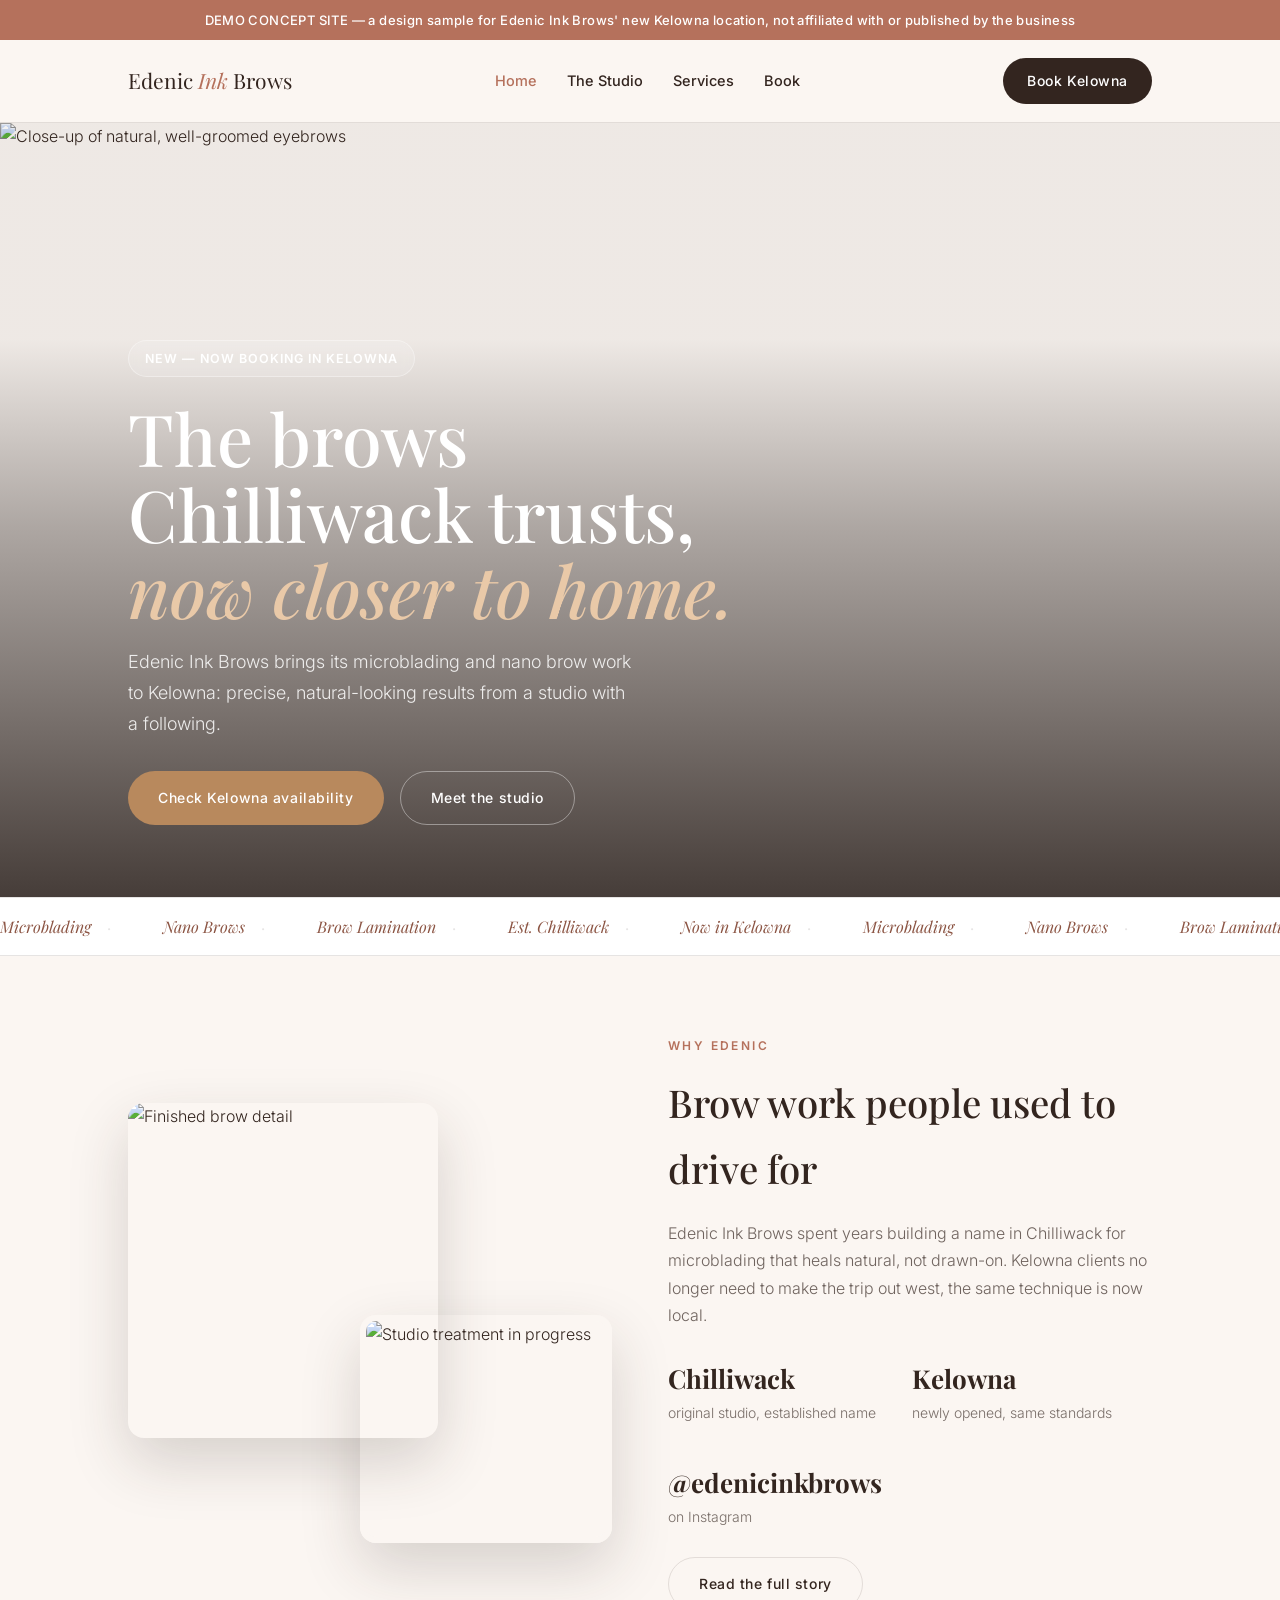
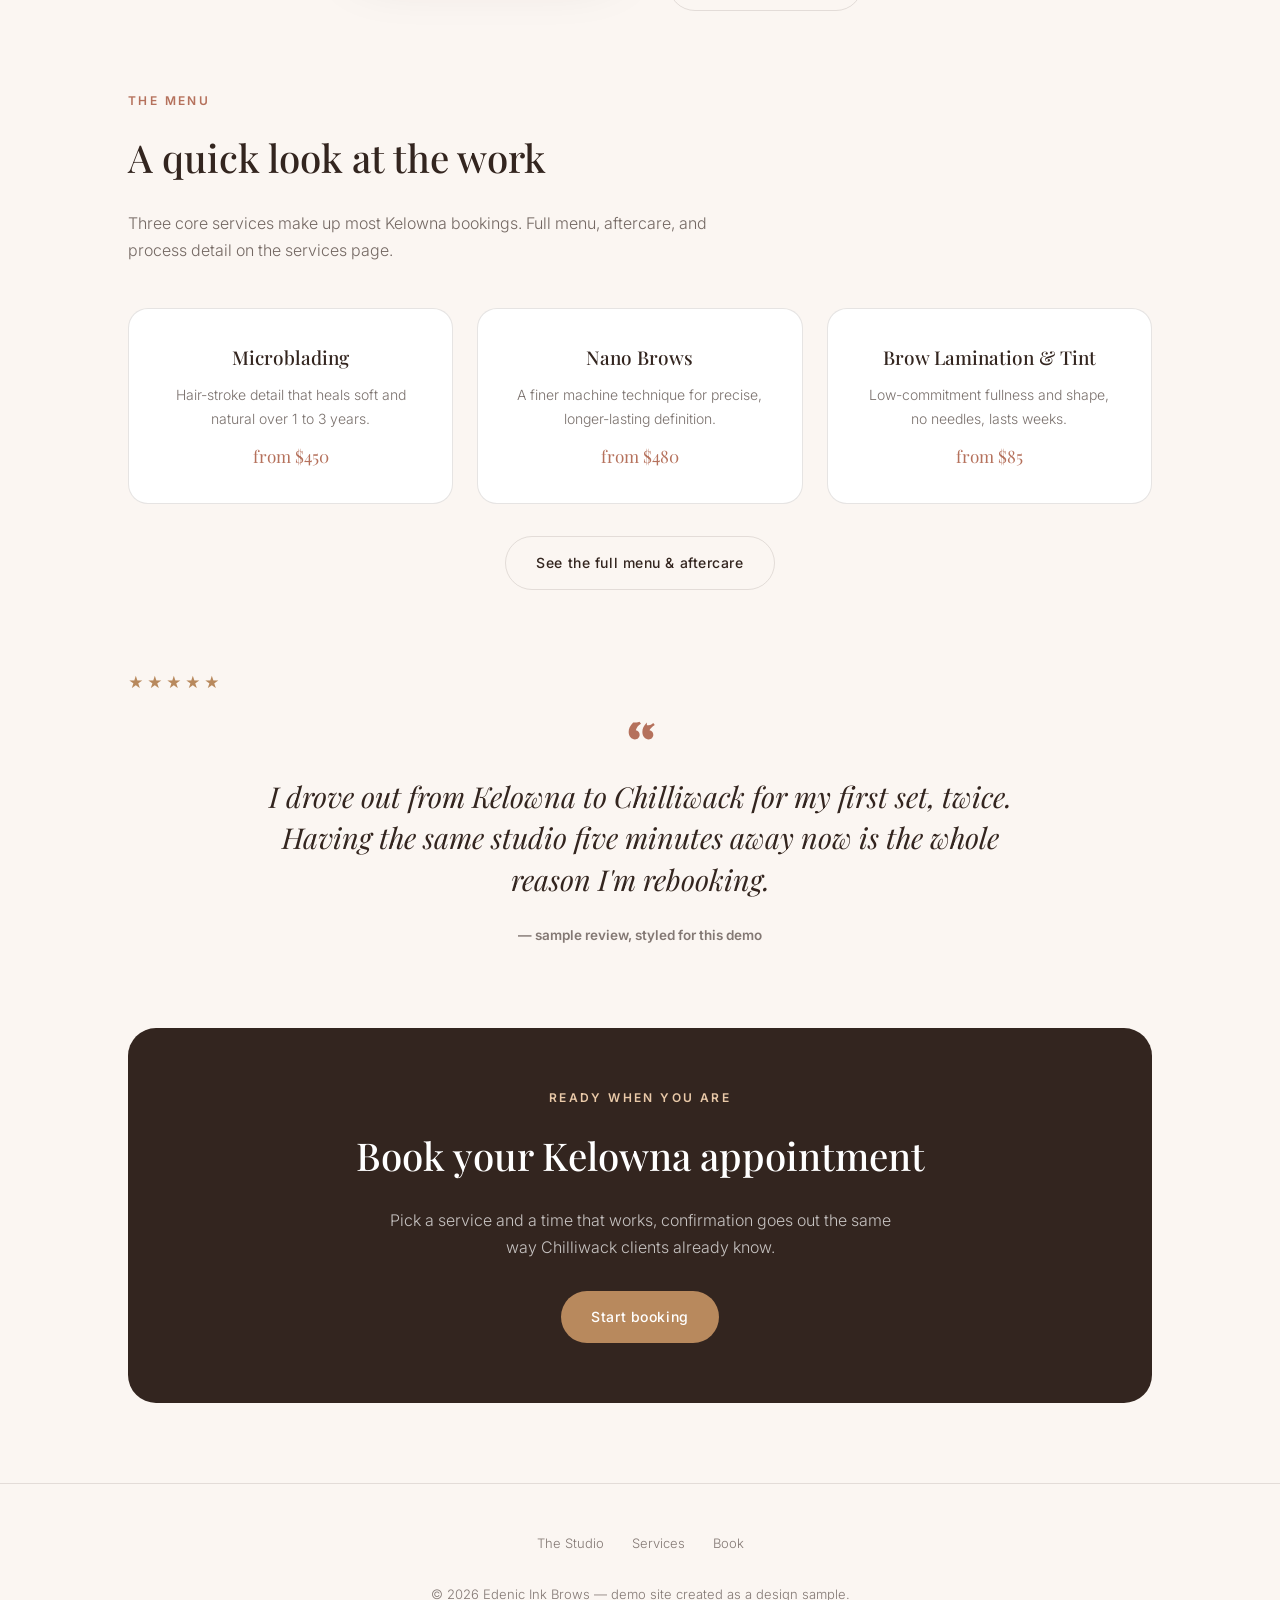
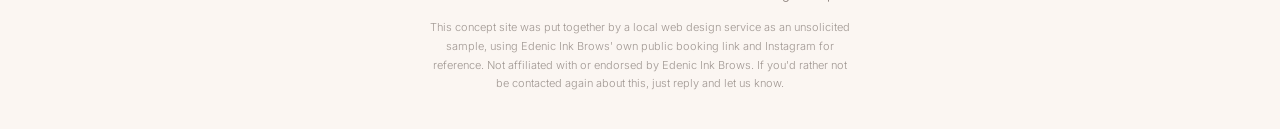
==== index.html @ 0b3d9492 "Rebuild as a real four-page site: home, studio story, full services/aftercare, interactive booking f" ====
<!DOCTYPE html>
<html lang="en">
<head>
<meta charset="UTF-8" />
<meta name="viewport" content="width=device-width, initial-scale=1" />
<title>Edenic Ink Brows | Now Booking in Kelowna</title>
<meta name="description" content="Edenic Ink Brows, established in Chilliwack, is now booking microblading, nano brows, and lamination appointments in Kelowna, BC." />
<link rel="stylesheet" href="styles.css" />
<style>
.hero{position:relative;min-height:86vh;display:flex;align-items:flex-end;overflow:hidden;padding:0;}
.hero img{position:absolute;inset:0;width:100%;height:100%;object-fit:cover;}
.hero::after{content:"";position:absolute;inset:0;background:linear-gradient(0deg, rgba(30,20,16,.82) 0%, rgba(30,20,16,.35) 48%, rgba(30,20,16,.06) 72%);}
.hero-inner{position:relative;z-index:2;padding:0 28px 72px;width:100%;color:#fff;}
.hero-badge{display:inline-flex;align-items:center;gap:8px;background:rgba(255,255,255,.14);border:1px solid rgba(255,255,255,.35);backdrop-filter:blur(6px);font-size:12.5px;font-weight:600;letter-spacing:.08em;text-transform:uppercase;padding:7px 16px;border-radius:100px;margin-bottom:22px;}
.hero h1{font-size:clamp(2.4rem,5.6vw,4.6rem);line-height:1.06;max-width:15ch;margin:0 0 20px;}
.hero h1 em{font-style:italic;color:#E9C9A8;}
.hero p{font-size:18px;max-width:46ch;color:rgba(255,255,255,.86);margin:0 0 32px;}
.hero-actions{display:flex;gap:16px;flex-wrap:wrap;}

.marquee{border-top:1px solid var(--line);border-bottom:1px solid var(--line);overflow:hidden;background:#fff;}
.marquee-track{display:flex;gap:52px;white-space:nowrap;padding:15px 0;animation:scroll 24s linear infinite;width:max-content;}
.marquee span{font-family:'Playfair Display',serif;font-style:italic;font-size:16px;color:var(--rose-deep);display:flex;align-items:center;gap:16px;}
.marquee span::after{content:"·";color:var(--line);font-style:normal;}
@keyframes scroll{from{transform:translateX(0);}to{transform:translateX(-50%);}}
@media (prefers-reduced-motion: reduce){.marquee-track{animation:none;}}

.story{display:grid;grid-template-columns:1fr 1fr;gap:56px;align-items:center;}
.story-photos{position:relative;height:440px;}
.story-photos img{position:absolute;border-radius:16px;box-shadow:0 24px 60px rgba(51,37,31,.18);object-fit:cover;}
.story-photos img:nth-child(1){width:64%;height:76%;top:0;left:0;z-index:2;}
.story-photos img:nth-child(2){width:52%;height:52%;bottom:0;right:0;z-index:1;border:6px solid var(--cream);}

.services{display:grid;grid-template-columns:repeat(3,1fr);gap:24px;}
.svc{padding:32px;text-align:center;transition:transform .2s, box-shadow .2s;}
.svc:hover{transform:translateY(-4px);box-shadow:0 20px 40px rgba(51,37,31,.1);}
.svc h3{font-size:19px;}
.svc .price{font-family:'Playfair Display',serif;color:var(--rose);font-size:17px;display:block;margin-top:12px;}
.svc p{margin:0;font-size:14px;color:rgba(51,37,31,.65);}

.testimonial{max-width:760px;margin:0 auto;text-align:center;}
.testimonial svg{width:34px;height:34px;color:var(--rose);margin-bottom:20px;}
.testimonial p{font-family:'Playfair Display',serif;font-style:italic;font-size:clamp(1.3rem,2.4vw,1.8rem);line-height:1.45;margin:0 0 20px;}
.testimonial cite{font-style:normal;font-size:13.5px;color:rgba(51,37,31,.6);font-weight:600;}
.stars{color:var(--gold);letter-spacing:3px;margin-bottom:18px;font-size:15px;}

.cta-band{background:var(--ink);color:#fff;border-radius:28px;padding:60px;text-align:center;}
.cta-band h2{color:#fff;font-size:clamp(1.7rem,3vw,2.4rem);}
.cta-band p{color:rgba(255,255,255,.72);max-width:52ch;margin:14px auto 30px;}
</style>
</head>
<body>
<div class="demo-banner">DEMO CONCEPT SITE — a design sample for Edenic Ink Brows' new Kelowna location, not affiliated with or published by the business</div>

<header><div class="wrap"><nav>
  <a class="logo" href="index.html">Edenic <em>Ink</em> Brows</a>
  <ul>
    <li><a class="active" href="index.html">Home</a></li>
    <li><a href="studio.html">The Studio</a></li>
    <li><a href="services.html">Services</a></li>
    <li><a href="book.html">Book</a></li>
  </ul>
  <a class="btn" href="book.html" style="padding:11px 24px;">Book Kelowna</a>
</nav></div></header>

<section class="hero">
  <img src="https://images.unsplash.com/photo-1516726817505-f5ed825624d8?w=1800&q=80&auto=format&fit=crop" alt="Close-up of natural, well-groomed eyebrows" />
  <div class="hero-inner wrap">
    <span class="hero-badge">New — Now booking in Kelowna</span>
    <h1>The brows Chilliwack trusts, <em>now closer to home.</em></h1>
    <p>Edenic Ink Brows brings its microblading and nano brow work to Kelowna: precise, natural-looking results from a studio with a following.</p>
    <div class="hero-actions">
      <a class="btn gold" href="book.html">Check Kelowna availability</a>
      <a class="btn ghost" href="studio.html" style="border-color:rgba(255,255,255,.4);color:#fff;">Meet the studio</a>
    </div>
  </div>
</section>

<div class="marquee" aria-hidden="true">
  <div class="marquee-track">
    <span>Microblading</span><span>Nano Brows</span><span>Brow Lamination</span><span>Est. Chilliwack</span><span>Now in Kelowna</span>
    <span>Microblading</span><span>Nano Brows</span><span>Brow Lamination</span><span>Est. Chilliwack</span><span>Now in Kelowna</span>
  </div>
</div>

<div class="wrap">
  <section class="story">
    <div class="story-photos">
      <img src="https://images.unsplash.com/photo-1522337360788-8b13dee7a37e?w=900&q=80&auto=format&fit=crop" alt="Finished brow detail" />
      <img src="https://images.unsplash.com/photo-1595476108010-b4d1f102b1b1?w=700&q=80&auto=format&fit=crop" alt="Studio treatment in progress" />
    </div>
    <div>
      <span class="eyebrow">Why Edenic</span>
      <h2 style="font-size:clamp(1.7rem,3vw,2.4rem);">Brow work people used to drive for</h2>
      <p style="color:rgba(51,37,31,.7);">Edenic Ink Brows spent years building a name in Chilliwack for microblading that heals natural, not drawn-on. Kelowna clients no longer need to make the trip out west, the same technique is now local.</p>
      <div class="trust-row">
        <div><b>Chilliwack</b>original studio, established name</div>
        <div><b>Kelowna</b>newly opened, same standards</div>
        <div><b>@edenicinkbrows</b>on Instagram</div>
      </div>
      <a class="btn ghost" href="studio.html" style="margin-top:28px;">Read the full story</a>
    </div>
  </section>

  <section style="padding-top:0;">
    <div class="section-head">
      <span class="eyebrow">The menu</span>
      <h2>A quick look at the work</h2>
      <p>Three core services make up most Kelowna bookings. Full menu, aftercare, and process detail on the services page.</p>
    </div>
    <div class="services">
      <div class="svc card"><h3>Microblading</h3><p>Hair-stroke detail that heals soft and natural over 1 to 3 years.</p><span class="price">from $450</span></div>
      <div class="svc card"><h3>Nano Brows</h3><p>A finer machine technique for precise, longer-lasting definition.</p><span class="price">from $480</span></div>
      <div class="svc card"><h3>Brow Lamination &amp; Tint</h3><p>Low-commitment fullness and shape, no needles, lasts weeks.</p><span class="price">from $85</span></div>
    </div>
    <div style="text-align:center;margin-top:32px;"><a class="btn ghost" href="services.html">See the full menu &amp; aftercare</a></div>
  </section>

  <section style="padding-top:0;">
    <div class="stars">★★★★★</div>
    <div class="testimonial">
      <svg viewBox="0 0 24 24" fill="currentColor"><path d="M7.17 6C4.87 8.3 4 10.3 4 12.75c0 2.9 1.99 5.25 4.44 5.25 1.9 0 3.31-1.5 3.31-3.31 0-1.66-1.16-2.94-2.72-3.15C9.5 9.4 10.86 8 12.7 6.8l-1.06-1.4C10.1 6.03 8.6 6 7.17 6Zm9.66 0C14.53 8.3 13.66 10.3 13.66 12.75c0 2.9 1.99 5.25 4.44 5.25 1.9 0 3.3-1.5 3.3-3.31 0-1.66-1.15-2.94-2.71-3.15.53-1.14 1.89-2.54 3.73-3.74l-1.06-1.4c-1.54 1.63-3.04 1.6-4.47 1.6Z"/></svg>
      <p>I drove out from Kelowna to Chilliwack for my first set, twice. Having the same studio five minutes away now is the whole reason I'm rebooking.</p>
      <cite>— sample review, styled for this demo</cite>
    </div>
  </section>

  <section style="padding-top:0;">
    <div class="cta-band">
      <span class="eyebrow" style="color:#E9C9A8;">Ready when you are</span>
      <h2>Book your Kelowna appointment</h2>
      <p>Pick a service and a time that works, confirmation goes out the same way Chilliwack clients already know.</p>
      <a class="btn gold" href="book.html">Start booking</a>
    </div>
  </section>
</div>

<footer><div class="wrap">
  <nav><a href="studio.html">The Studio</a><a href="services.html">Services</a><a href="book.html">Book</a></nav>
  <p>&copy; 2026 Edenic Ink Brows — demo site created as a design sample.</p>
  <p class="fine">This concept site was put together by a local web design service as an unsolicited sample, using Edenic Ink Brows' own public booking link and Instagram for reference. Not affiliated with or endorsed by Edenic Ink Brows. If you'd rather not be contacted again about this, just reply and let us know.</p>
</div></footer>
</body>
</html>
---- styles.css ----
@import url('https://fonts.googleapis.com/css2?family=Playfair+Display:ital,wght@0,500;0,600;1,500&family=Inter:wght@300;400;500;600&display=swap');
:root{--blush:#F3E4DE;--rose:#B5715C;--rose-deep:#8C5544;--ink:#33251F;--cream:#FBF6F2;--gold:#B8895D;--line:rgba(51,37,31,.12);--card:#fff;}
*{box-sizing:border-box;}
html{scroll-behavior:smooth;}
body{margin:0;font-family:'Inter',sans-serif;background:var(--cream);color:var(--ink);line-height:1.7;font-weight:300;-webkit-font-smoothing:antialiased;}
h1,h2,h3{font-family:'Playfair Display',serif;font-weight:500;margin:0 0 .5em;}
img{display:block;max-width:100%;}
a{color:inherit;}
.demo-banner{background:var(--rose);color:#fff;text-align:center;font-size:13px;padding:9px 16px;font-weight:500;letter-spacing:.03em;}
.wrap{max-width:1080px;margin:0 auto;padding:0 28px;}

header{position:sticky;top:0;background:rgba(251,246,242,.92);backdrop-filter:blur(8px);border-bottom:1px solid var(--line);z-index:30;}
nav{display:flex;align-items:center;justify-content:space-between;padding:18px 0;}
.logo{font-family:'Playfair Display',serif;font-size:21px;color:var(--ink);text-decoration:none;}
.logo em{font-style:italic;color:var(--rose);}
nav ul{list-style:none;display:flex;gap:30px;margin:0;padding:0;}
nav ul a{text-decoration:none;font-size:14.5px;font-weight:500;transition:color .2s;}
nav ul a:hover,nav ul a.active{color:var(--rose);}

.btn{display:inline-flex;align-items:center;gap:8px;background:var(--ink);color:#fff;font-weight:500;font-size:14px;letter-spacing:.04em;padding:14px 30px;border-radius:100px;text-decoration:none;cursor:pointer;border:none;font-family:'Inter',sans-serif;transition:background .25s, transform .2s;}
.btn:hover{background:var(--rose);transform:translateY(-1px);}
.btn.gold{background:var(--gold);}
.btn.ghost{background:transparent;color:var(--ink);border:1.5px solid var(--line);}
.btn.ghost:hover{border-color:var(--rose);color:var(--rose);background:transparent;transform:none;}
.btn:disabled{opacity:.5;cursor:default;transform:none;}
.btn:focus-visible{outline:3px solid var(--rose);outline-offset:3px;}

.page-hero{background:var(--blush);padding:76px 0 60px;}
.page-hero .eyebrow{color:var(--rose-deep);}
.page-hero h1{font-size:clamp(2.1rem,4.4vw,3.4rem);line-height:1.12;max-width:16ch;}
.page-hero p{font-size:16.5px;max-width:56ch;color:rgba(51,37,31,.72);margin:14px 0 0;}

section{padding:80px 0;}
.eyebrow{display:block;font-size:12px;font-weight:600;letter-spacing:.2em;text-transform:uppercase;color:var(--rose);margin-bottom:14px;}
.section-head{max-width:640px;margin-bottom:44px;}
.section-head h2{font-size:clamp(1.7rem,3vw,2.4rem);}
.section-head p{color:rgba(51,37,31,.68);margin:10px 0 0;font-size:16px;}

.card{background:var(--card);border:1px solid var(--line);border-radius:20px;}
.trust-row{display:flex;gap:36px;flex-wrap:wrap;margin-top:28px;}
.trust-row div{font-size:14px;color:rgba(51,37,31,.65);}
.trust-row b{display:block;font-family:'Playfair Display',serif;font-size:26px;color:var(--ink);}

footer{padding:48px 0 36px;text-align:center;border-top:1px solid var(--line);font-size:13px;color:rgba(51,37,31,.6);}
footer nav{justify-content:center;gap:28px;padding:0 0 16px;}
footer nav a{text-decoration:none;font-size:13px;}
footer .fine{font-size:11px;max-width:60ch;margin:12px auto 0;color:rgba(51,37,31,.45);}

@media (max-width:860px){
  nav ul{display:none;}
  section{padding:56px 0;}
}
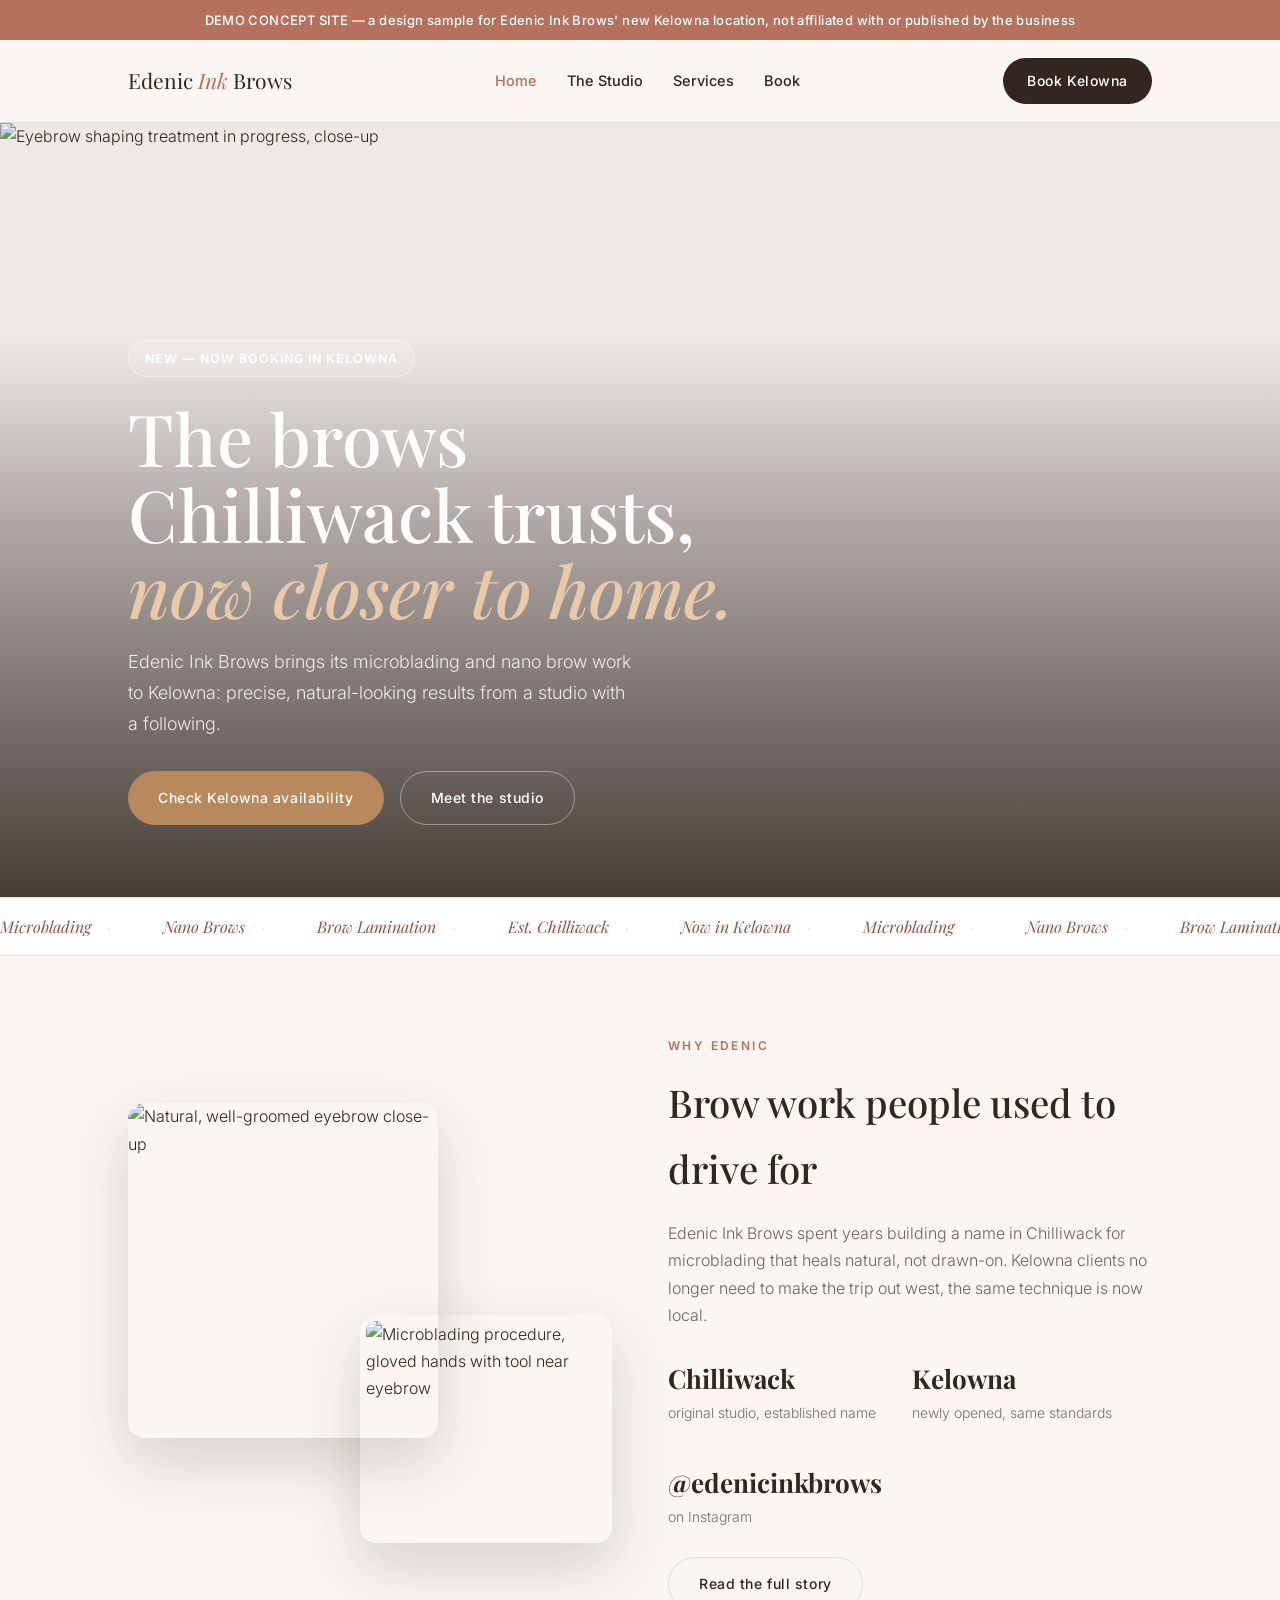
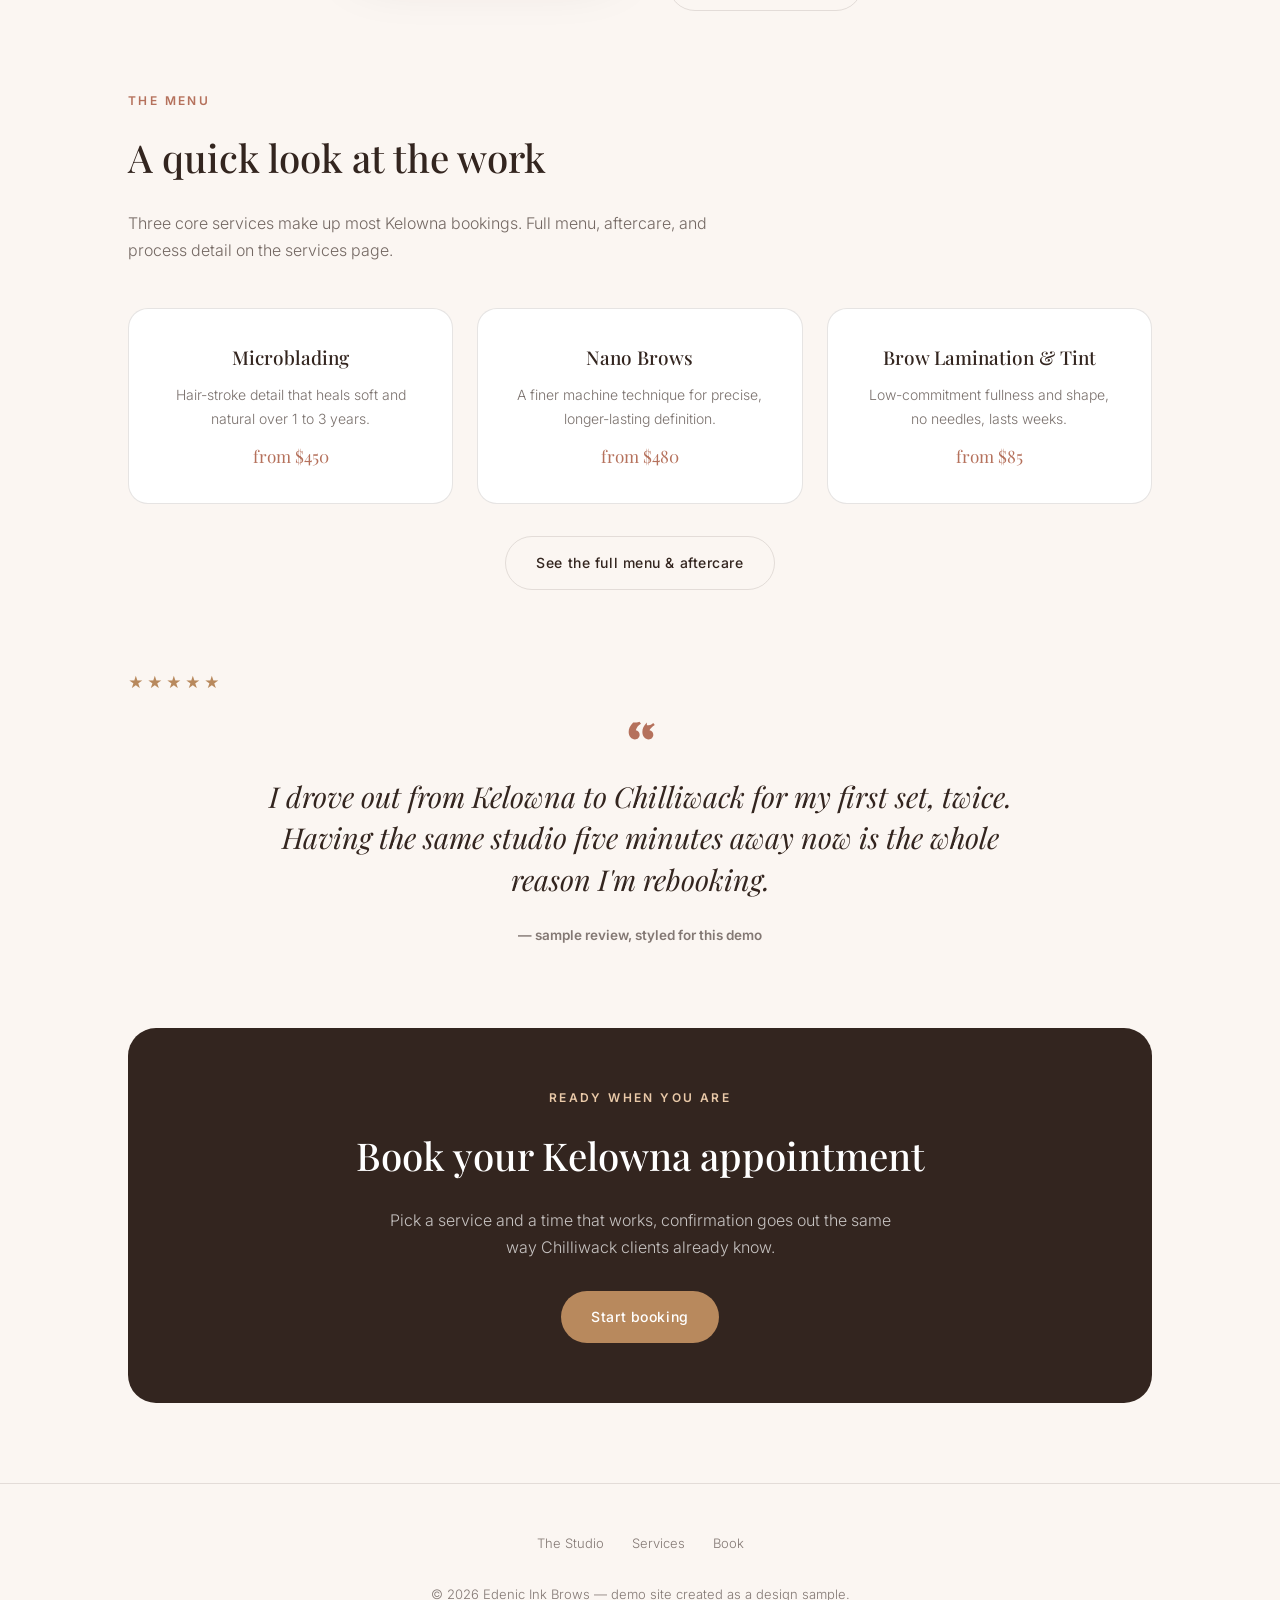
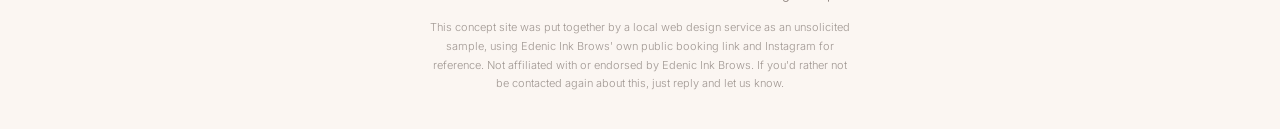
==== commit 119703d7: "Replace mismatched stock photos with verified, on-topic eyebrow/microblading images Previous photo I" ====
--- a/index.html
+++ b/index.html
@@ -63,7 +63,7 @@
 </nav></div></header>
 
 <section class="hero">
-  <img src="https://images.unsplash.com/photo-1516726817505-f5ed825624d8?w=1800&q=80&auto=format&fit=crop" alt="Close-up of natural, well-groomed eyebrows" />
+  <img src="https://images.unsplash.com/photo-1519415387722-a1c3bbef716c?w=1800&q=80&auto=format&fit=crop" alt="Eyebrow shaping treatment in progress, close-up" />
   <div class="hero-inner wrap">
     <span class="hero-badge">New — Now booking in Kelowna</span>
     <h1>The brows Chilliwack trusts, <em>now closer to home.</em></h1>
@@ -85,8 +85,8 @@
 <div class="wrap">
   <section class="story">
     <div class="story-photos">
-      <img src="https://images.unsplash.com/photo-1522337360788-8b13dee7a37e?w=900&q=80&auto=format&fit=crop" alt="Finished brow detail" />
-      <img src="https://images.unsplash.com/photo-1595476108010-b4d1f102b1b1?w=700&q=80&auto=format&fit=crop" alt="Studio treatment in progress" />
+      <img src="https://images.unsplash.com/photo-1651839633408-3fccd671b832?w=900&q=80&auto=format&fit=crop" alt="Natural, well-groomed eyebrow close-up" />
+      <img src="https://images.unsplash.com/photo-1783110782727-b1b79df0c06f?w=700&q=80&auto=format&fit=crop" alt="Microblading procedure, gloved hands with tool near eyebrow" />
     </div>
     <div>
       <span class="eyebrow">Why Edenic</span>
